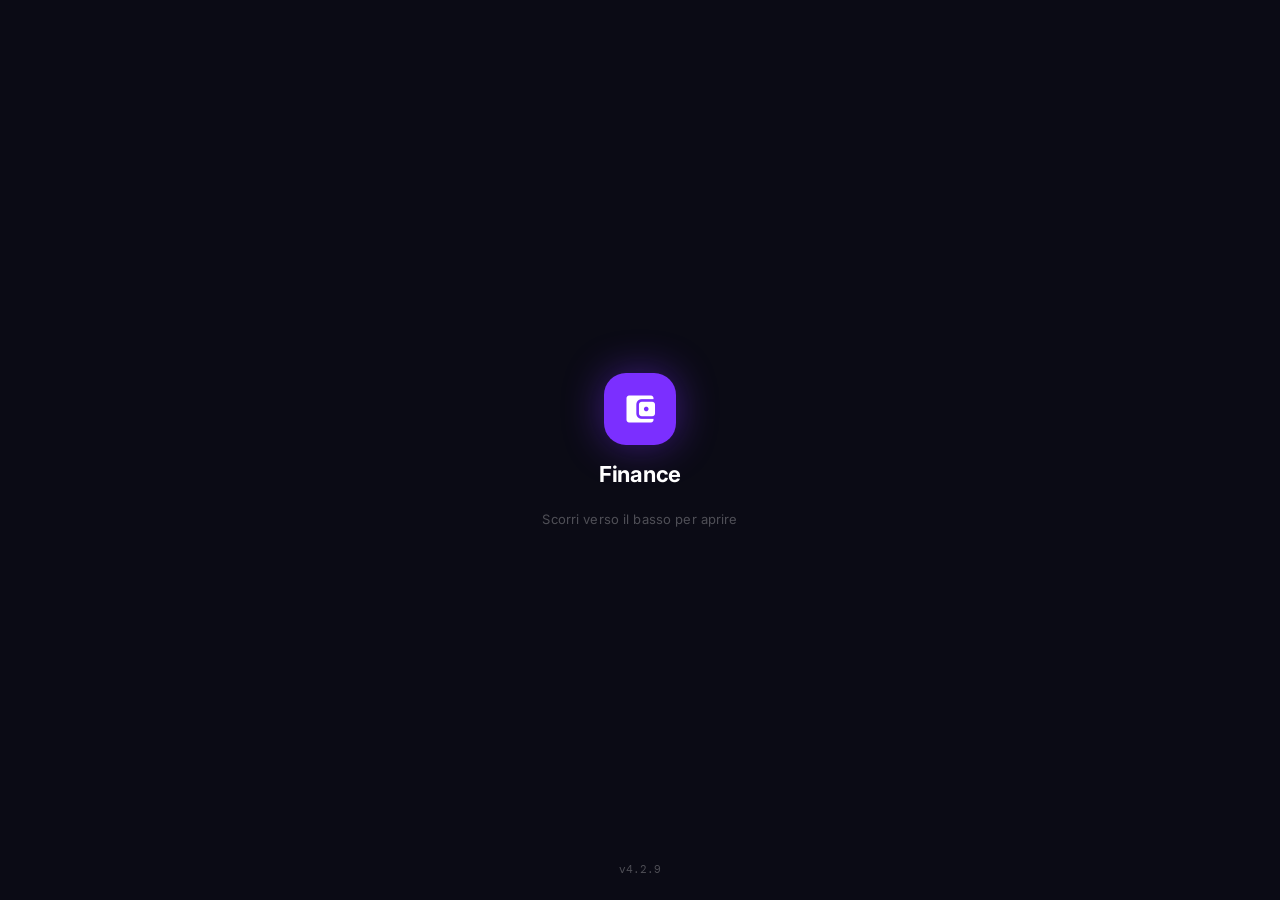
==== index.html @ e0bf8d8a "v4.2.9 fix: navbar top+translateY da screen.height invece di bottom — sempre corretto al lancio" ====
<!DOCTYPE html>
<html lang="it">
<head>
  <meta charset="UTF-8" />
  <meta name="viewport" content="width=device-width, initial-scale=1.0, maximum-scale=1.0, user-scalable=no, viewport-fit=cover" />
  <meta name="apple-mobile-web-app-capable" content="yes" />
  <meta name="apple-mobile-web-app-status-bar-style" content="black-translucent" />
  <meta name="apple-mobile-web-app-title" content="Finance" />
  <meta name="theme-color" content="#0B0B15" />
  <link rel="manifest" href="manifest.json" />
  <link rel="apple-touch-icon" href="icon-192.png" />
  <title>Finance</title>
  <link rel="preconnect" href="https://fonts.googleapis.com" />
  <link rel="preconnect" href="https://fonts.gstatic.com" crossorigin />
  <link href="https://fonts.googleapis.com/css2?family=Inter:wght@400;500;600;700;800&family=DM+Mono:wght@400;500&display=swap" rel="stylesheet" />
  <link href="https://fonts.googleapis.com/css2?family=Material+Symbols+Outlined:opsz,wght,FILL,GRAD@20..48,100..700,0..1,-50..200&display=swap" rel="stylesheet" />
  <link rel="stylesheet" href="assets/style.css" />
</head>
<body data-page="home">

<!-- SPLASH SCREEN -->
<div id="splashScreen">
  <div class="splash-icon-wrap" id="splashIcon">
    <span class="material-symbols-outlined">account_balance_wallet</span>
  </div>
  <span class="splash-name">Finance</span>
  <span class="splash-hint">Scorri verso il basso per aprire</span>
  <span class="splash-version">v4.2.9</span>
</div>

<!-- Gradient background -->
<div class="home-bg" aria-hidden="true"></div>

<!-- HEADER -->
<header class="app-header">
  <div class="header-avatar" id="headerAvatar" onclick="goTo('profile')">B</div>
  <div class="header-search">
    <span class="material-symbols-outlined">search</span>
    <input type="text" placeholder="Cerca pocket, entrate…" readonly />
  </div>
  <div class="header-actions">
    <button class="header-icon-btn" onclick="goTo('dashboard')" aria-label="Dashboard">
      <span class="material-symbols-outlined">bar_chart</span>
    </button>
    <button class="header-icon-btn" onclick="goTo('partner')" aria-label="Partner">
      <span class="material-symbols-outlined">group</span>
    </button>
  </div>
</header>

<!-- MAIN -->
<main class="main-content">

  <!-- Amounts hero -->
  <section class="home-hero">
    <div class="home-amounts-row">
      <div class="home-amount-block">
        <span class="home-amount-label">Allocato</span>
        <span class="home-amount-value" id="summaryAllocato">€0</span>
      </div>
      <div class="home-amount-sep"></div>
      <div class="home-amount-block home-amount-block--right">
        <span class="home-amount-label">Libero</span>
        <span class="home-amount-value" id="summaryLibero">€0</span>
      </div>
    </div>
    <!-- hidden JS compat elements -->
    <div id="summaryBarFill" style="display:none"></div>
    <span id="summaryBarLabel" style="display:none"></span>
  </section>

  <!-- Pocket list sheet -->
  <div class="home-list-sheet">
    <div class="home-list-header">
      <span class="home-list-title">I tuoi pocket</span>
      <button class="home-list-action" onclick="goTo('pockets')">Gestisci →</button>
    </div>
    <div id="homePocketsList"></div>
  </div>

</main>

<!-- BOTTOM NAV -->
<nav class="bottom-nav">
  <button class="nav-item" onclick="goTo('entrate')">
    <span class="material-symbols-outlined nav-icon">payments</span>
    <span class="nav-label">Entrate</span>
  </button>
  <button class="nav-item active" onclick="goTo('home')">
    <span class="material-symbols-outlined nav-icon">home</span>
    <span class="nav-label">Home</span>
  </button>
  <button class="nav-item" onclick="goTo('pockets')">
    <span class="material-symbols-outlined nav-icon">grid_view</span>
    <span class="nav-label">Pocket</span>
  </button>
</nav>

<!-- POCKET MODAL -->
<div class="modal-overlay" id="pocketModal">
  <div class="modal-sheet">
    <div class="modal-handle"></div>
    <div class="modal-header">
      <span class="modal-title" id="pocketModalTitle">Nuovo pocket</span>
      <button class="modal-close-x" onclick="closePocketModal()">
        <span class="material-symbols-outlined">close</span>
      </button>
    </div>
    <div class="pocket-preview">
      <div class="pocket-preview-icon" id="pocketPreviewIcon">💳</div>
      <div>
        <p class="pocket-preview-name" id="pocketPreviewName">Pocket</p>
        <p class="pocket-preview-amount" id="pocketPreviewAmount">€0 / mese</p>
      </div>
    </div>
    <div class="form-group">
      <label class="form-label">Emoji</label>
      <input type="text" class="form-input emoji-input" id="pocketEmoji" placeholder="💳" maxlength="2" oninput="updatePocketPreview()" />
    </div>
    <div class="form-group">
      <label class="form-label">Nome</label>
      <input type="text" class="form-input" id="pocketName" placeholder="es. Affitto" oninput="updatePocketPreview()" />
    </div>
    <div class="form-group">
      <label class="form-label">Importo mensile (€)</label>
      <input type="number" class="form-input" id="pocketAmount" placeholder="400" min="0" step="1" inputmode="numeric" oninput="updatePocketPreview()" />
    </div>
    <div class="form-group">
      <label class="form-label">Colore</label>
      <div class="color-swatches" id="pocketColorSwatches"></div>
    </div>
    <button class="submit-btn" onclick="savePocket()">Salva pocket</button>
    <button class="delete-btn" id="pocketDeleteBtn" onclick="deletePocketFromModal()" style="display:none">Elimina pocket</button>
  </div>
</div>

<script src="assets/app.js"></script>
<script>
  if ('serviceWorker' in navigator) {
    navigator.serviceWorker.register('sw.js').catch(() => {});
  }
  // screen.height = altezza fisica schermo CSS px, sempre corretta, no async
  document.documentElement.style.setProperty('--screen-height', window.screen.height + 'px');

  // --app-height per il body (ancora utile per il layout generale)
  function setAppHeight() {
    const h = window.visualViewport ? window.visualViewport.height : window.innerHeight;
    document.documentElement.style.setProperty('--app-height', h + 'px');
  }
  setAppHeight();
  if (window.visualViewport) {
    window.visualViewport.addEventListener('resize', () => {
      setAppHeight();
      setTimeout(setAppHeight, 300);
    });
  } else {
    window.addEventListener('resize', setAppHeight);
  }

  // Splash: scorri verso il basso per aprire
  const splash = document.getElementById('splashScreen');
  const splashIcon = document.getElementById('splashIcon');
  let dismissed = false;
  let touchStartY = 0;

  function dismissSplash() {
    if (dismissed) return;
    dismissed = true;
    setAppHeight();
    splashIcon.classList.add('splash-pulse');
    setTimeout(() => {
      splash.classList.add('splash-hide');
      setTimeout(() => splash.remove(), 400);
    }, 320);
  }

  splash.addEventListener('touchstart', e => {
    touchStartY = e.touches[0].clientY;
  }, { passive: true });

  splash.addEventListener('touchend', e => {
    const dy = e.changedTouches[0].clientY - touchStartY;
    if (dy > 40) dismissSplash();
  }, { passive: true });

</script>
</body>
</html>
---- assets/style.css ----
/* ──────────────────────────────────────────
   FINANCE APP — Design System v4.0
   Revolut dark · Inter · DM Mono · iOS edge-to-edge
   ────────────────────────────────────────── */

/* ── TOKENS ── */
:root {
  --bg:         #0B0B15;
  --surface-1:  #13131F;
  --surface-2:  #1C1C2E;
  --surface-3:  #252538;
  --violet:     #7B2FFF;
  --violet-2:   #9D5CFF;
  --violet-3:   #C4A0FF;
  --violet-soft: rgba(123,47,255,0.12);
  --violet-glow: rgba(123,47,255,0.28);
  --green:      #00D87C;
  --green-soft: rgba(0,216,124,0.12);
  --text-1:     #FFFFFF;
  --text-2:     rgba(255,255,255,0.55);
  --text-3:     rgba(255,255,255,0.28);
  --border:     rgba(255,255,255,0.07);
  --danger:     #FF4B4B;
  --r-sm:  8px;
  --r-md:  12px;
  --r-lg:  16px;
  --r-xl:  24px;
}

/* ── RESET ── */
*, *::before, *::after {
  box-sizing: border-box;
  margin: 0;
  padding: 0;
  -webkit-tap-highlight-color: transparent;
}

html {
  background: var(--bg);
  height: 100%;
}

body {
  font-family: 'Inter', sans-serif;
  background: var(--bg);
  color: var(--text-1);
  height: var(--app-height, 100dvh);
  display: flex;
  flex-direction: column;
  overscroll-behavior-y: none;
  -webkit-font-smoothing: antialiased;
  -moz-osx-font-smoothing: grayscale;
}

/* ──────────────────────────────────────────
   SPLASH SCREEN
   ────────────────────────────────────────── */
#splashScreen {
  position: fixed;
  inset: 0;
  z-index: 9999;
  background: var(--bg);
  display: flex;
  align-items: center;
  justify-content: center;
  flex-direction: column;
  gap: 16px;
  transition: opacity 0.4s ease;
  cursor: pointer;
  -webkit-user-select: none;
  user-select: none;
}
#splashScreen.splash-hide {
  opacity: 0;
  pointer-events: none;
}
.splash-icon-wrap {
  width: 72px;
  height: 72px;
  border-radius: 22px;
  background: var(--violet);
  display: flex;
  align-items: center;
  justify-content: center;
  box-shadow: 0 0 40px rgba(123,47,255,0.45);
  transition: transform 0.15s ease, box-shadow 0.15s ease;
}
.splash-icon-wrap.splash-pulse {
  animation: splashPulse 0.35s ease forwards;
}
@keyframes splashPulse {
  0%   { transform: scale(1);    box-shadow: 0 0 40px rgba(123,47,255,0.45); }
  40%  { transform: scale(1.18); box-shadow: 0 0 70px rgba(123,47,255,0.75); }
  100% { transform: scale(0.92); box-shadow: 0 0 20px rgba(123,47,255,0.3); }
}
.splash-icon-wrap .material-symbols-outlined {
  font-size: 36px;
  color: #fff;
  font-variation-settings: 'FILL' 1;
}
.splash-name {
  font-family: 'Inter', sans-serif;
  font-size: 22px;
  font-weight: 700;
  color: var(--text-1);
  letter-spacing: -0.01em;
}
.splash-hint {
  font-family: 'Inter', sans-serif;
  font-size: 13px;
  color: var(--text-3);
  margin-top: 8px;
  letter-spacing: 0.01em;
}
.splash-version {
  position: absolute;
  bottom: max(24px, env(safe-area-inset-bottom, 24px));
  font-family: 'DM Mono', monospace;
  font-size: 11px;
  color: var(--text-3);
}

/* ──────────────────────────────────────────
   HOME BACKGROUND — violet + green gradient
   ────────────────────────────────────────── */
.home-bg {
  position: fixed;
  inset: 0;
  z-index: 0;
  pointer-events: none;
  background:
    radial-gradient(ellipse 75% 55% at 5% 22%, rgba(123,47,255,0.75) 0%, transparent 100%),
    radial-gradient(ellipse 75% 55% at 95% 22%, rgba(0,216,124,0.65) 0%, transparent 100%),
    var(--bg);
}

/* ──────────────────────────────────────────
   HEADER
   ────────────────────────────────────────── */
.app-header {
  position: relative;
  z-index: 10;
  flex-shrink: 0;
  display: flex;
  align-items: center;
  gap: 10px;
  padding: calc(env(safe-area-inset-top, 0px) + 14px) 16px 12px;
}

.header-avatar {
  width: 42px;
  height: 42px;
  border-radius: 50%;
  background: linear-gradient(135deg, var(--violet), var(--violet-2));
  display: flex;
  align-items: center;
  justify-content: center;
  font-weight: 700;
  font-size: 17px;
  flex-shrink: 0;
  cursor: pointer;
  color: #fff;
  user-select: none;
}

.header-search {
  flex: 1;
  display: flex;
  align-items: center;
  gap: 8px;
  background: rgba(255,255,255,0.12);
  border: 1px solid rgba(255,255,255,0.1);
  border-radius: 24px;
  padding: 9px 14px;
  backdrop-filter: blur(12px);
  -webkit-backdrop-filter: blur(12px);
}
.header-search .material-symbols-outlined {
  font-size: 18px;
  color: var(--text-2);
  flex-shrink: 0;
}
.header-search input {
  background: none;
  border: none;
  outline: none;
  color: var(--text-2);
  font-family: 'Inter', sans-serif;
  font-size: 15px;
  width: 100%;
}
.header-search input::placeholder {
  color: var(--text-3);
}

.header-actions {
  display: flex;
  gap: 8px;
  flex-shrink: 0;
}
.header-icon-btn {
  width: 42px;
  height: 42px;
  border-radius: 50%;
  background: rgba(255,255,255,0.12);
  border: 1px solid rgba(255,255,255,0.1);
  backdrop-filter: blur(12px);
  -webkit-backdrop-filter: blur(12px);
  display: flex;
  align-items: center;
  justify-content: center;
  color: var(--text-1);
  cursor: pointer;
  flex-shrink: 0;
}
.header-icon-btn .material-symbols-outlined {
  font-size: 20px;
}

/* ──────────────────────────────────────────
   MAIN CONTENT
   ────────────────────────────────────────── */
.main-content {
  flex: 1;
  display: flex;
  flex-direction: column;
  overflow: hidden;
  position: relative;
  z-index: 1;
}

/* ──────────────────────────────────────────
   HOME HERO — Allocato / Libero
   ────────────────────────────────────────── */
.home-hero {
  padding: 32px 24px 56px;
  flex-shrink: 0;
}

.home-amounts-row {
  display: flex;
  align-items: center;
}

.home-amount-block {
  flex: 1;
}
.home-amount-block--right {
  text-align: right;
}

.home-amount-sep {
  width: 1px;
  height: 52px;
  background: rgba(255,255,255,0.22);
  margin: 0 20px;
  flex-shrink: 0;
}

.home-amount-label {
  display: block;
  font-size: 11px;
  font-weight: 600;
  color: rgba(255,255,255,0.65);
  text-transform: uppercase;
  letter-spacing: 0.09em;
  margin-bottom: 6px;
}

.home-amount-value {
  display: block;
  font-family: 'DM Mono', monospace;
  font-size: 30px;
  font-weight: 500;
  color: var(--text-1);
  letter-spacing: -0.02em;
}

/* ──────────────────────────────────────────
   PAGE HERO — hero sezione pagine interne
   ────────────────────────────────────────── */
.page-hero {
  padding: 28px 24px 40px;
  flex-shrink: 0;
}
.page-hero-label {
  font-size: 11px;
  font-weight: 600;
  color: rgba(255,255,255,0.55);
  text-transform: uppercase;
  letter-spacing: 0.09em;
  margin-bottom: 8px;
}
.page-hero-value {
  font-family: 'DM Mono', monospace;
  font-size: 42px;
  font-weight: 500;
  color: var(--text-1);
  letter-spacing: -0.02em;
  line-height: 1;
  margin-bottom: 8px;
}
.page-hero-sub {
  font-size: 13px;
  color: var(--text-2);
}

/* ──────────────────────────────────────────
   PAGE LIST SHEET — sheet pagine interne
   ────────────────────────────────────────── */
.page-list-sheet {
  flex: 1;
  background: rgba(14,14,24,0.82);
  backdrop-filter: blur(24px);
  -webkit-backdrop-filter: blur(24px);
  border-radius: 24px 24px 0 0;
  border-top: 1px solid rgba(255,255,255,0.08);
  overflow-y: auto;
  -webkit-overflow-scrolling: touch;
  overscroll-behavior: none;
  padding-bottom: 90px;
}

/* ──────────────────────────────────────────
   HOME LIST SHEET — dark frosted card
   ────────────────────────────────────────── */
.home-list-sheet {
  flex: 1;
  background: rgba(14,14,24,0.82);
  backdrop-filter: blur(24px);
  -webkit-backdrop-filter: blur(24px);
  border-radius: 24px 24px 0 0;
  border-top: 1px solid rgba(255,255,255,0.08);
  overflow-y: auto;
  -webkit-overflow-scrolling: touch;
  overscroll-behavior: none;
  padding-bottom: 90px;
}

.home-list-header {
  display: flex;
  align-items: center;
  justify-content: space-between;
  padding: 18px 20px 10px;
}
.home-list-title {
  font-size: 13px;
  font-weight: 600;
  color: var(--text-2);
  text-transform: uppercase;
  letter-spacing: 0.08em;
}
.home-list-action {
  font-size: 13px;
  font-weight: 500;
  color: var(--violet-3);
  background: none;
  border: none;
  cursor: pointer;
}

/* ──────────────────────────────────────────
   POCKET CARDS — Revolut transaction style
   ────────────────────────────────────────── */
.pocket-card {
  display: flex;
  align-items: center;
  gap: 14px;
  padding: 14px 20px;
  cursor: pointer;
  border-bottom: 1px solid var(--border);
  transition: background 0.12s;
  -webkit-user-select: none;
  user-select: none;
}
.pocket-card:last-child {
  border-bottom: none;
}
.pocket-card:active {
  background: rgba(255,255,255,0.04);
}

.pocket-icon {
  border-radius: 50%;
  display: flex;
  align-items: center;
  justify-content: center;
  flex-shrink: 0;
  font-style: normal;
}
.pocket-icon--sm {
  width: 46px;
  height: 46px;
  font-size: 22px;
}
.pocket-icon--lg {
  width: 50px;
  height: 50px;
  font-size: 24px;
}

.pocket-card-info {
  flex: 1;
  min-width: 0;
}
.pocket-card-name {
  font-size: 16px;
  font-weight: 500;
  color: var(--text-1);
  white-space: nowrap;
  overflow: hidden;
  text-overflow: ellipsis;
}
.pocket-card-sub {
  font-size: 13px;
  color: var(--text-2);
  margin-top: 2px;
}

.pocket-card-amount--inline {
  font-family: 'DM Mono', monospace;
  font-size: 16px;
  font-weight: 500;
  color: var(--text-1);
  flex-shrink: 0;
}

.pocket-card-chevron {
  font-size: 20px;
  color: var(--text-3);
  flex-shrink: 0;
}

/* ──────────────────────────────────────────
   BOTTOM NAV — floating pill
   ────────────────────────────────────────── */
.bottom-nav {
  position: fixed;
  top: calc(var(--screen-height, 100dvh) - max(8px, env(safe-area-inset-bottom, 8px)));
  transform: translateY(-100%);
  left: 16px;
  right: 16px;
  z-index: 100;
  display: flex;
  align-items: center;
  justify-content: space-around;
  background: rgba(18,18,30,0.92);
  backdrop-filter: blur(24px);
  -webkit-backdrop-filter: blur(24px);
  border-radius: 28px;
  border: 1px solid rgba(255,255,255,0.08);
  padding: 6px 0;
}

.nav-item {
  flex: 1;
  display: flex;
  flex-direction: column;
  align-items: center;
  gap: 3px;
  padding: 8px 0;
  background: none;
  border: none;
  color: var(--text-2);
  font-family: 'Inter', sans-serif;
  font-size: 10px;
  font-weight: 500;
  cursor: pointer;
  transition: color 0.15s;
  letter-spacing: 0.01em;
}
.nav-item.active {
  color: var(--text-1);
}
.nav-icon {
  font-size: 23px;
  font-variation-settings: 'FILL' 0, 'wght' 300;
}
.nav-item.active .nav-icon {
  font-variation-settings: 'FILL' 1, 'wght' 400;
}
.nav-label {
  font-size: 10px;
}

/* ──────────────────────────────────────────
   MODAL — bottom sheet
   ────────────────────────────────────────── */
.modal-overlay {
  position: fixed;
  inset: 0;
  background: rgba(0,0,0,0.55);
  backdrop-filter: blur(4px);
  -webkit-backdrop-filter: blur(4px);
  z-index: 100;
  display: flex;
  align-items: flex-end;
  opacity: 0;
  pointer-events: none;
  transition: opacity 0.22s ease;
}
.modal-overlay.open {
  opacity: 1;
  pointer-events: all;
}
.modal-overlay.open .modal-sheet {
  transform: translateY(0);
}

.modal-sheet {
  width: 100%;
  background: var(--surface-2);
  border-radius: 24px 24px 0 0;
  border-top: 1px solid var(--border);
  padding: 0 0 max(32px, env(safe-area-inset-bottom, 32px));
  max-height: 92dvh;
  overflow-y: auto;
  transform: translateY(100%);
  transition: transform 0.3s cubic-bezier(0.32,0.72,0,1);
}

.modal-handle {
  width: 36px;
  height: 4px;
  background: rgba(255,255,255,0.18);
  border-radius: 2px;
  margin: 12px auto 0;
}

.modal-header {
  display: flex;
  align-items: center;
  justify-content: space-between;
  padding: 16px 20px 12px;
  border-bottom: 1px solid var(--border);
}
.modal-title {
  font-size: 17px;
  font-weight: 600;
  color: var(--text-1);
}
.modal-close-x {
  width: 32px;
  height: 32px;
  border-radius: 50%;
  background: var(--surface-3);
  border: none;
  display: flex;
  align-items: center;
  justify-content: center;
  color: var(--text-2);
  cursor: pointer;
}
.modal-close-x .material-symbols-outlined {
  font-size: 18px;
}

/* ──────────────────────────────────────────
   FORM — modal inputs
   ────────────────────────────────────────── */
.pocket-preview {
  display: flex;
  align-items: center;
  gap: 14px;
  padding: 16px 20px;
  border-bottom: 1px solid var(--border);
}
.pocket-preview-icon {
  width: 50px;
  height: 50px;
  border-radius: 50%;
  display: flex;
  align-items: center;
  justify-content: center;
  font-size: 24px;
  flex-shrink: 0;
}
.pocket-preview-name {
  font-size: 16px;
  font-weight: 600;
  color: var(--text-1);
}
.pocket-preview-amount {
  font-family: 'DM Mono', monospace;
  font-size: 14px;
  color: var(--text-2);
  margin-top: 2px;
}

.form-group {
  padding: 14px 20px 0;
}
.form-label {
  display: block;
  font-size: 12px;
  font-weight: 600;
  color: var(--text-2);
  text-transform: uppercase;
  letter-spacing: 0.07em;
  margin-bottom: 8px;
}
.form-input {
  width: 100%;
  background: var(--surface-3);
  border: 1px solid var(--border);
  border-radius: var(--r-md);
  padding: 13px 14px;
  font-family: 'Inter', sans-serif;
  font-size: 16px;
  color: var(--text-1);
  outline: none;
  -webkit-appearance: none;
}
.form-input:focus {
  border-color: var(--violet-2);
}
.form-input::placeholder {
  color: var(--text-3);
}
.emoji-input {
  font-size: 24px;
  text-align: center;
  width: 64px;
}

.color-swatches {
  display: flex;
  gap: 10px;
  flex-wrap: wrap;
}
.color-swatch {
  width: 32px;
  height: 32px;
  border-radius: 50%;
  border: 2px solid transparent;
  cursor: pointer;
  transition: transform 0.12s, border-color 0.12s;
}
.color-swatch.selected {
  border-color: #fff;
  transform: scale(1.15);
}

.submit-btn {
  display: block;
  width: calc(100% - 40px);
  margin: 20px 20px 0;
  padding: 16px;
  background: var(--violet);
  border: none;
  border-radius: var(--r-lg);
  font-family: 'Inter', sans-serif;
  font-size: 16px;
  font-weight: 600;
  color: #fff;
  cursor: pointer;
  letter-spacing: 0.01em;
}
.submit-btn:active {
  opacity: 0.85;
}

.delete-btn {
  display: block;
  width: calc(100% - 40px);
  margin: 12px 20px 0;
  padding: 16px;
  background: rgba(255,75,75,0.12);
  border: 1px solid rgba(255,75,75,0.2);
  border-radius: var(--r-lg);
  font-family: 'Inter', sans-serif;
  font-size: 16px;
  font-weight: 600;
  color: var(--danger);
  cursor: pointer;
}

/* ──────────────────────────────────────────
   EMPTY STATE
   ────────────────────────────────────────── */
.empty-state {
  text-align: center;
  padding: 48px 24px;
}
.empty-state-icon {
  font-size: 40px;
  margin-bottom: 12px;
}
.empty-state-text {
  font-size: 17px;
  font-weight: 600;
  color: var(--text-1);
  margin-bottom: 6px;
}
.empty-state-sub {
  font-size: 14px;
  color: var(--text-2);
  line-height: 1.5;
}

/* ──────────────────────────────────────────
   FADE TRANSITION
   ────────────────────────────────────────── */
body {
  opacity: 1;
  transition: opacity 0.08s ease;
}
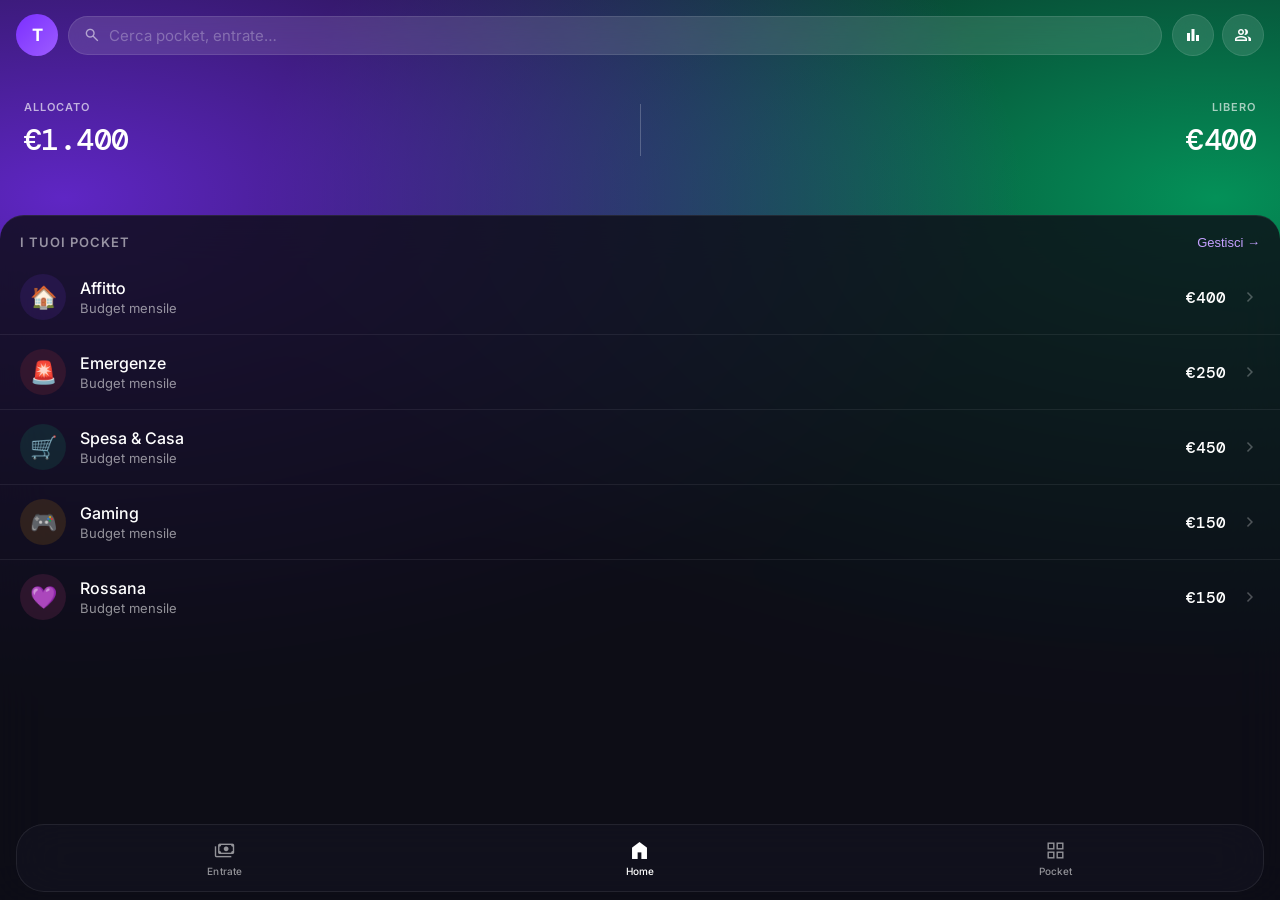
==== commit 7b3dcc81: "v4.3.0 test: splash disabilitata + 4 pocket di test — verifica nav con pagina piena" ====
--- a/index.html
+++ b/index.html
@@ -25,7 +25,7 @@
   </div>
   <span class="splash-name">Finance</span>
   <span class="splash-hint">Scorri verso il basso per aprire</span>
-  <span class="splash-version">v4.2.9</span>
+  <span class="splash-version">v4.3.0</span>
 </div>
 
 <!-- Gradient background -->
@@ -157,31 +157,19 @@
     window.addEventListener('resize', setAppHeight);
   }
 
-  // Splash: scorri verso il basso per aprire
+  // SPLASH DISABILITATO — test
   const splash = document.getElementById('splashScreen');
-  const splashIcon = document.getElementById('splashIcon');
-  let dismissed = false;
-  let touchStartY = 0;
+  splash.style.display = 'none';
 
-  function dismissSplash() {
-    if (dismissed) return;
-    dismissed = true;
-    setAppHeight();
-    splashIcon.classList.add('splash-pulse');
-    setTimeout(() => {
-      splash.classList.add('splash-hide');
-      setTimeout(() => splash.remove(), 400);
-    }, 320);
+  // Pocket di test se non ce ne sono
+  if (!localStorage.getItem('fx_pockets')) {
+    localStorage.setItem('fx_pockets', JSON.stringify([
+      {id:'t1', name:'Affitto', emoji:'🏠', amount:700, color:'#7B2FFF', active:true},
+      {id:'t2', name:'Spesa', emoji:'🛒', amount:350, color:'#00D87C', active:true},
+      {id:'t3', name:'Trasporti', emoji:'🚗', amount:150, color:'#FF6B6B', active:true},
+      {id:'t4', name:'Ristoranti', emoji:'🍕', amount:200, color:'#FFA500', active:true},
+    ]));
   }
-
-  splash.addEventListener('touchstart', e => {
-    touchStartY = e.touches[0].clientY;
-  }, { passive: true });
-
-  splash.addEventListener('touchend', e => {
-    const dy = e.changedTouches[0].clientY - touchStartY;
-    if (dy > 40) dismissSplash();
-  }, { passive: true });
 
 </script>
 </body>
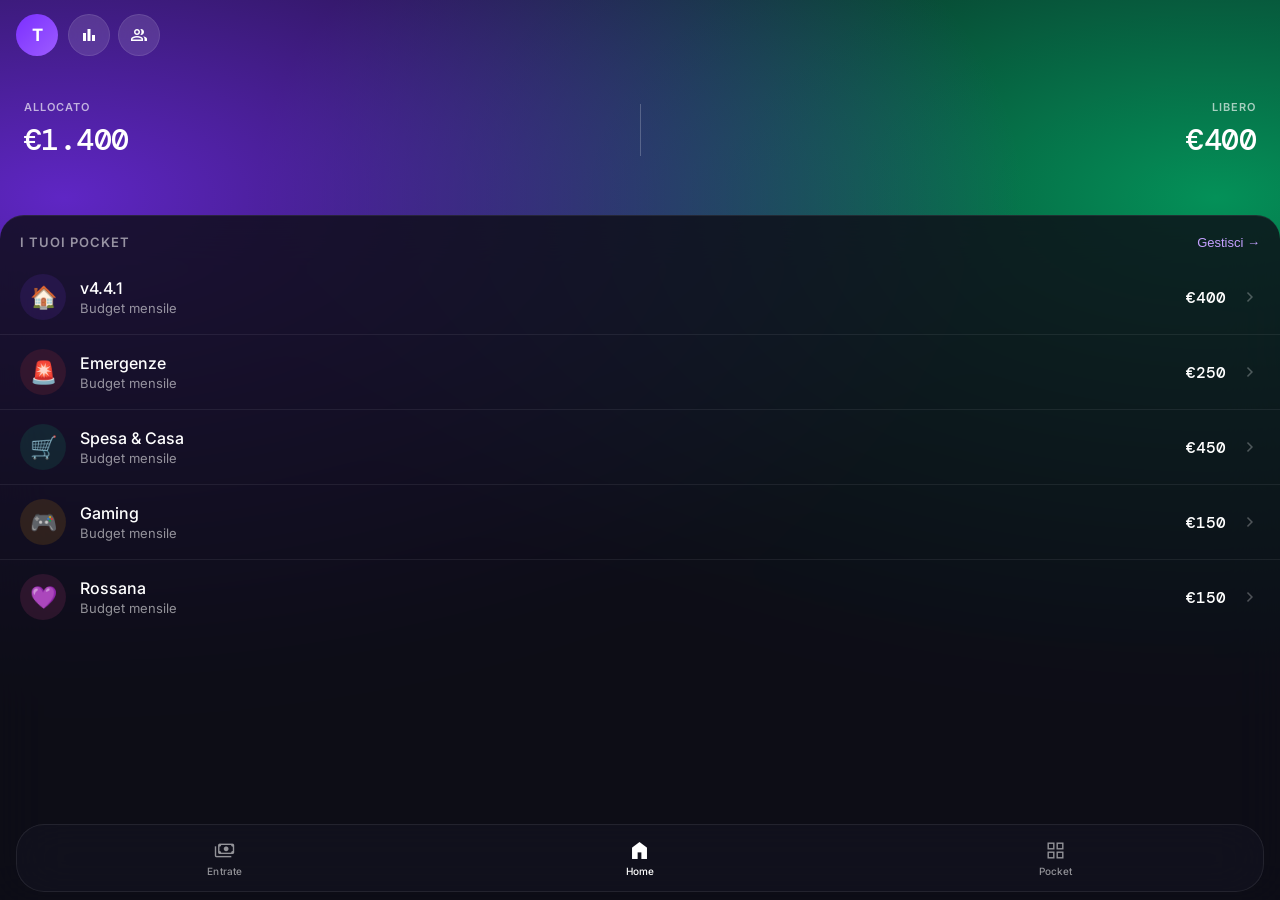
==== commit ea1008e6: "v4.4.2 feat: rimuovi search dalla home, search funzionante in entrate Co-Authored-By: Claude Sonnet " ====
--- a/index.html
+++ b/index.html
@@ -18,26 +18,12 @@
 </head>
 <body data-page="home">
 
-<!-- SPLASH SCREEN -->
-<div id="splashScreen">
-  <div class="splash-icon-wrap" id="splashIcon">
-    <span class="material-symbols-outlined">account_balance_wallet</span>
-  </div>
-  <span class="splash-name">Finance</span>
-  <span class="splash-hint">Scorri verso il basso per aprire</span>
-  <span class="splash-version">v4.3.0</span>
-</div>
-
 <!-- Gradient background -->
 <div class="home-bg" aria-hidden="true"></div>
 
 <!-- HEADER -->
 <header class="app-header">
   <div class="header-avatar" id="headerAvatar" onclick="goTo('profile')">B</div>
-  <div class="header-search">
-    <span class="material-symbols-outlined">search</span>
-    <input type="text" placeholder="Cerca pocket, entrate…" readonly />
-  </div>
   <div class="header-actions">
     <button class="header-icon-btn" onclick="goTo('dashboard')" aria-label="Dashboard">
       <span class="material-symbols-outlined">bar_chart</span>
@@ -157,19 +143,6 @@
     window.addEventListener('resize', setAppHeight);
   }
 
-  // SPLASH DISABILITATO — test
-  const splash = document.getElementById('splashScreen');
-  splash.style.display = 'none';
-
-  // Pocket di test se non ce ne sono
-  if (!localStorage.getItem('fx_pockets')) {
-    localStorage.setItem('fx_pockets', JSON.stringify([
-      {id:'t1', name:'Affitto', emoji:'🏠', amount:700, color:'#7B2FFF', active:true},
-      {id:'t2', name:'Spesa', emoji:'🛒', amount:350, color:'#00D87C', active:true},
-      {id:'t3', name:'Trasporti', emoji:'🚗', amount:150, color:'#FF6B6B', active:true},
-      {id:'t4', name:'Ristoranti', emoji:'🍕', amount:200, color:'#FFA500', active:true},
-    ]));
-  }
 
 </script>
 </body>
--- a/assets/style.css
+++ b/assets/style.css
@@ -44,7 +44,7 @@
   font-family: 'Inter', sans-serif;
   background: var(--bg);
   color: var(--text-1);
-  height: var(--app-height, 100dvh);
+  height: var(--screen-height, 100dvh);
   display: flex;
   flex-direction: column;
   overscroll-behavior-y: none;
@@ -699,6 +699,206 @@
 }
 
 /* ──────────────────────────────────────────
+   PAGE TOP BAR — header per pagine secondarie
+   ────────────────────────────────────────── */
+.page-top-bar {
+  flex-shrink: 0;
+  display: flex;
+  align-items: center;
+  justify-content: space-between;
+  padding: calc(env(safe-area-inset-top, 0px) + 14px) 16px 12px;
+  position: relative;
+  z-index: 10;
+}
+.page-back-btn {
+  width: 42px;
+  height: 42px;
+  border-radius: 50%;
+  background: rgba(255,255,255,0.08);
+  border: 1px solid rgba(255,255,255,0.1);
+  display: flex;
+  align-items: center;
+  justify-content: center;
+  color: var(--text-1);
+  cursor: pointer;
+  flex-shrink: 0;
+}
+.page-back-btn .material-symbols-outlined {
+  font-size: 20px;
+}
+.page-top-title {
+  font-size: 17px;
+  font-weight: 600;
+  color: var(--text-1);
+}
+
+/* ──────────────────────────────────────────
+   ACCOUNT PAGE
+   ────────────────────────────────────────── */
+.account-main {
+  overflow: hidden;
+}
+.account-hero {
+  display: flex;
+  flex-direction: column;
+  align-items: center;
+  padding: 20px 24px 28px;
+  flex-shrink: 0;
+}
+.account-avatar-circle {
+  width: 80px;
+  height: 80px;
+  border-radius: 50%;
+  background: linear-gradient(135deg, var(--violet), var(--violet-2));
+  display: flex;
+  align-items: center;
+  justify-content: center;
+  font-weight: 700;
+  font-size: 32px;
+  color: #fff;
+  margin-bottom: 12px;
+  box-shadow: 0 0 40px rgba(123,47,255,0.4);
+}
+.account-hero-name {
+  font-size: 20px;
+  font-weight: 700;
+  color: var(--text-1);
+}
+.account-sheet {
+  padding-bottom: max(32px, env(safe-area-inset-bottom, 32px));
+}
+.account-section-label {
+  font-size: 11px;
+  font-weight: 600;
+  color: var(--text-3);
+  text-transform: uppercase;
+  letter-spacing: 0.09em;
+  padding: 20px 20px 8px;
+}
+.account-row {
+  display: flex;
+  align-items: center;
+  justify-content: space-between;
+  padding: 15px 20px;
+  border-bottom: 1px solid var(--border);
+  gap: 16px;
+}
+.account-row-label {
+  font-size: 15px;
+  font-weight: 500;
+  color: var(--text-1);
+  flex-shrink: 0;
+}
+.account-row-input {
+  background: none;
+  border: none;
+  outline: none;
+  font-family: 'Inter', sans-serif;
+  font-size: 15px;
+  color: var(--text-2);
+  text-align: right;
+  flex: 1;
+  min-width: 0;
+}
+.account-row-input::placeholder {
+  color: var(--text-3);
+}
+.account-row-select {
+  background: none;
+  border: none;
+  outline: none;
+  font-family: 'Inter', sans-serif;
+  font-size: 15px;
+  color: var(--text-2);
+  cursor: pointer;
+  -webkit-appearance: none;
+  appearance: none;
+}
+.account-toggle {
+  position: relative;
+  display: inline-block;
+  width: 51px;
+  height: 31px;
+  flex-shrink: 0;
+}
+.account-toggle input {
+  opacity: 0;
+  width: 0;
+  height: 0;
+  position: absolute;
+}
+.account-toggle-track {
+  position: absolute;
+  inset: 0;
+  border-radius: 999px;
+  background: var(--surface-3);
+  border: 1px solid var(--border);
+  transition: background 0.2s, border-color 0.2s;
+  cursor: pointer;
+}
+.account-toggle-track::after {
+  content: '';
+  position: absolute;
+  width: 25px;
+  height: 25px;
+  border-radius: 50%;
+  background: var(--text-3);
+  top: 2px;
+  left: 2px;
+  transition: transform 0.2s, background 0.2s;
+}
+.account-toggle input:checked + .account-toggle-track {
+  background: var(--violet);
+  border-color: var(--violet);
+}
+.account-toggle input:checked + .account-toggle-track::after {
+  transform: translateX(20px);
+  background: #fff;
+}
+.account-action-row {
+  display: flex;
+  align-items: center;
+  gap: 14px;
+  padding: 16px 20px;
+  border: none;
+  border-bottom: 1px solid var(--border);
+  background: none;
+  width: 100%;
+  color: var(--text-1);
+  font-family: 'Inter', sans-serif;
+  font-size: 15px;
+  font-weight: 500;
+  cursor: pointer;
+  text-align: left;
+}
+.account-action-row--danger {
+  color: var(--danger);
+}
+.account-action-icon {
+  font-size: 22px;
+  flex-shrink: 0;
+}
+.account-action-label {
+  flex: 1;
+}
+.account-action-chevron {
+  font-size: 20px;
+  color: var(--text-3);
+  flex-shrink: 0;
+}
+.account-action-row--danger .account-action-chevron {
+  color: var(--danger);
+  opacity: 0.5;
+}
+.account-footer {
+  text-align: center;
+  font-family: 'DM Mono', monospace;
+  font-size: 12px;
+  color: var(--text-3);
+  padding: 32px 20px 16px;
+}
+
+/* ──────────────────────────────────────────
    FADE TRANSITION
    ────────────────────────────────────────── */
 body {
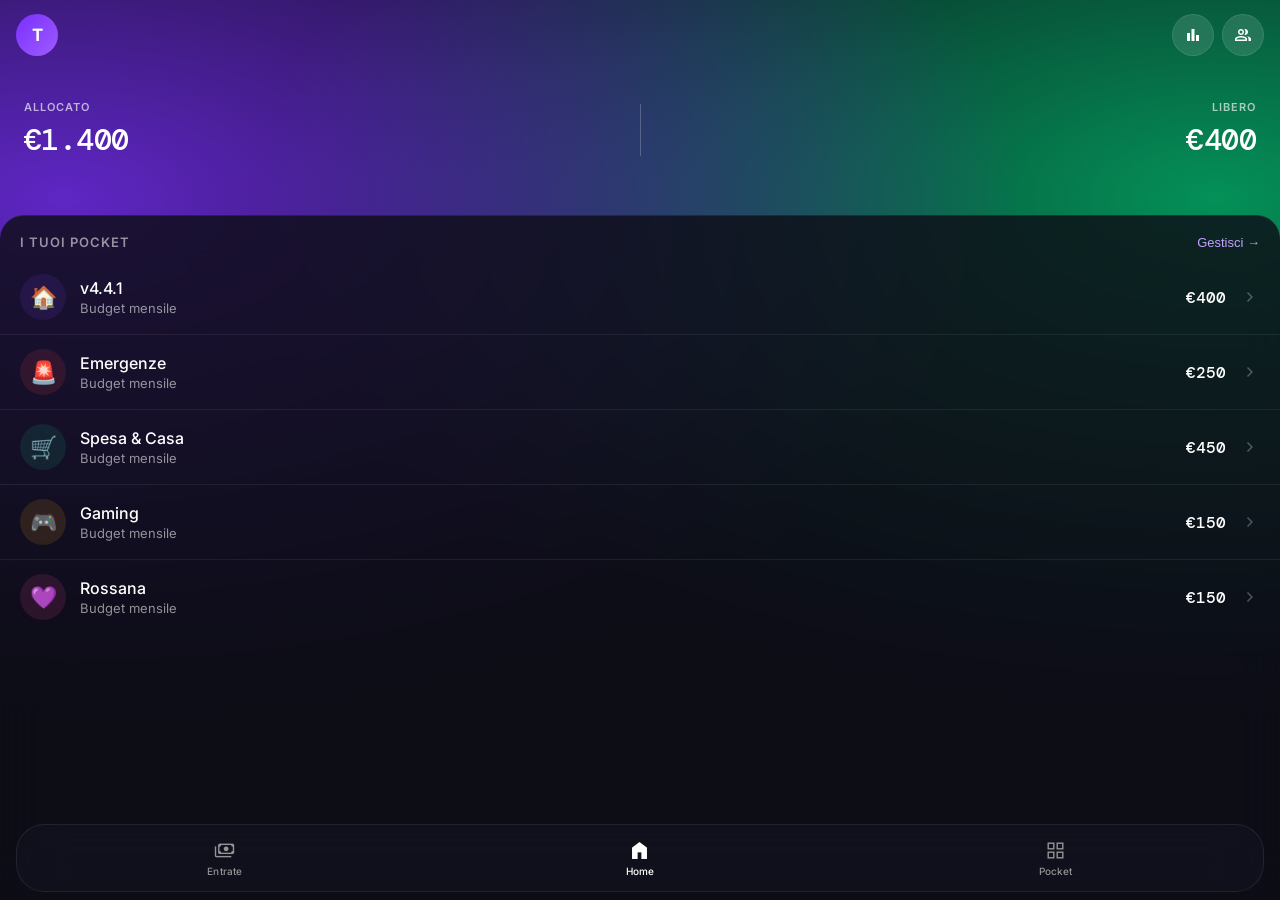
==== commit f0adf8b3: "v4.4.2 fix: header home — bottoni dashboard/partner rimangono a destra senza search bar Co-Authored-" ====
--- a/index.html
+++ b/index.html
@@ -24,6 +24,7 @@
 <!-- HEADER -->
 <header class="app-header">
   <div class="header-avatar" id="headerAvatar" onclick="goTo('profile')">B</div>
+  <div style="flex:1"></div>
   <div class="header-actions">
     <button class="header-icon-btn" onclick="goTo('dashboard')" aria-label="Dashboard">
       <span class="material-symbols-outlined">bar_chart</span>
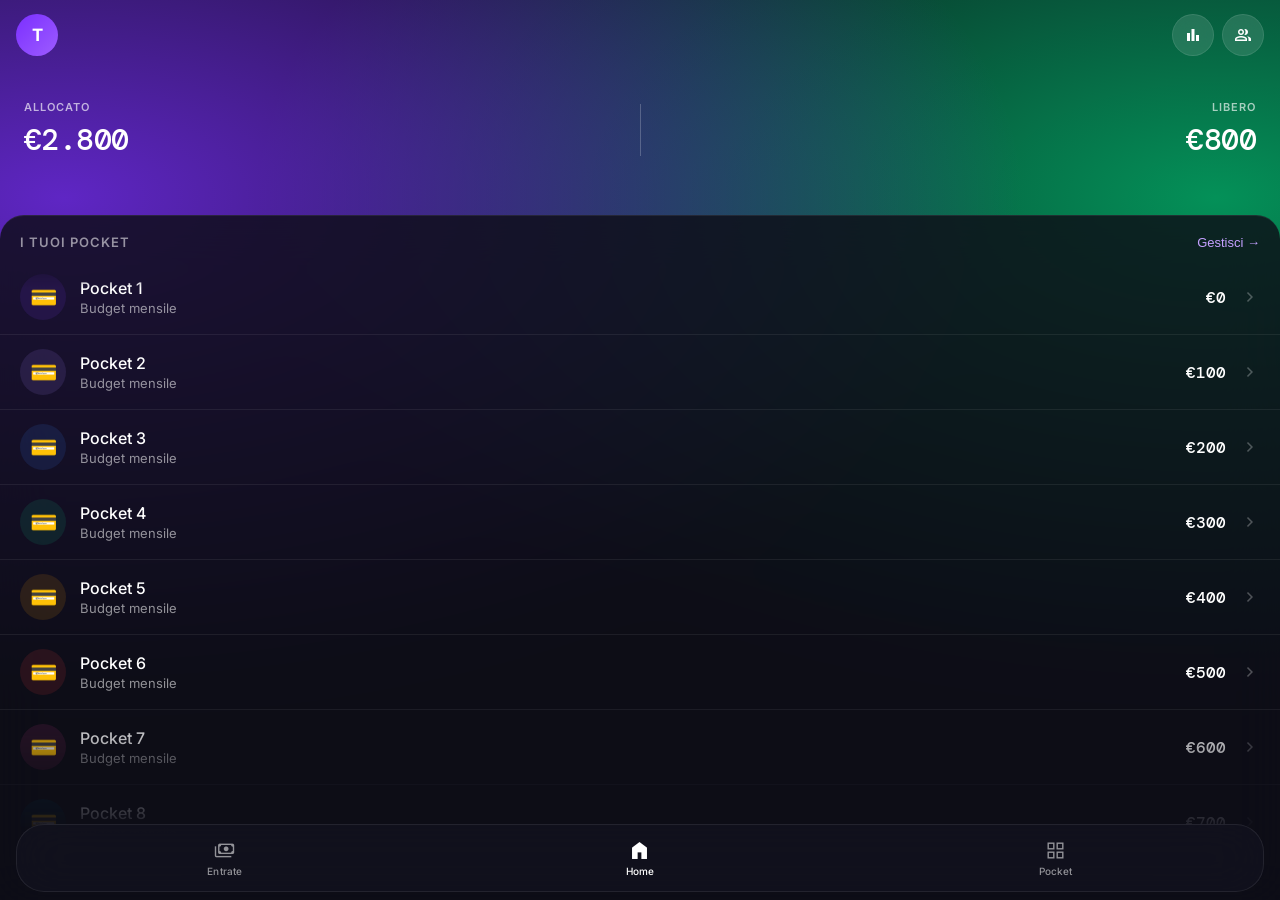
==== commit 67e4aaa2: "v4.4.3.3 feat: header pocket fisso nella home, sfumatura top+bottom su tutte le liste Co-Authored-By" ====
--- a/index.html
+++ b/index.html
@@ -62,7 +62,9 @@
       <span class="home-list-title">I tuoi pocket</span>
       <button class="home-list-action" onclick="goTo('pockets')">Gestisci →</button>
     </div>
-    <div id="homePocketsList"></div>
+    <div class="home-list-scroll">
+      <div id="homePocketsList"></div>
+    </div>
   </div>
 
 </main>
--- a/assets/style.css
+++ b/assets/style.css
@@ -319,6 +319,8 @@
   -webkit-overflow-scrolling: touch;
   overscroll-behavior: none;
   padding-bottom: 90px;
+  -webkit-mask-image: linear-gradient(to bottom, transparent 0px, black 28px, black calc(100% - 200px), transparent calc(100% - 65px));
+  mask-image: linear-gradient(to bottom, transparent 0px, black 28px, black calc(100% - 200px), transparent calc(100% - 65px));
 }
 
 /* ──────────────────────────────────────────
@@ -331,10 +333,19 @@
   -webkit-backdrop-filter: blur(24px);
   border-radius: 24px 24px 0 0;
   border-top: 1px solid rgba(255,255,255,0.08);
+  overflow: hidden;
+  display: flex;
+  flex-direction: column;
+}
+
+.home-list-scroll {
+  flex: 1;
   overflow-y: auto;
   -webkit-overflow-scrolling: touch;
   overscroll-behavior: none;
   padding-bottom: 90px;
+  -webkit-mask-image: linear-gradient(to bottom, transparent 0px, black 28px, black calc(100% - 200px), transparent calc(100% - 65px));
+  mask-image: linear-gradient(to bottom, transparent 0px, black 28px, black calc(100% - 200px), transparent calc(100% - 65px));
 }
 
 .home-list-header {
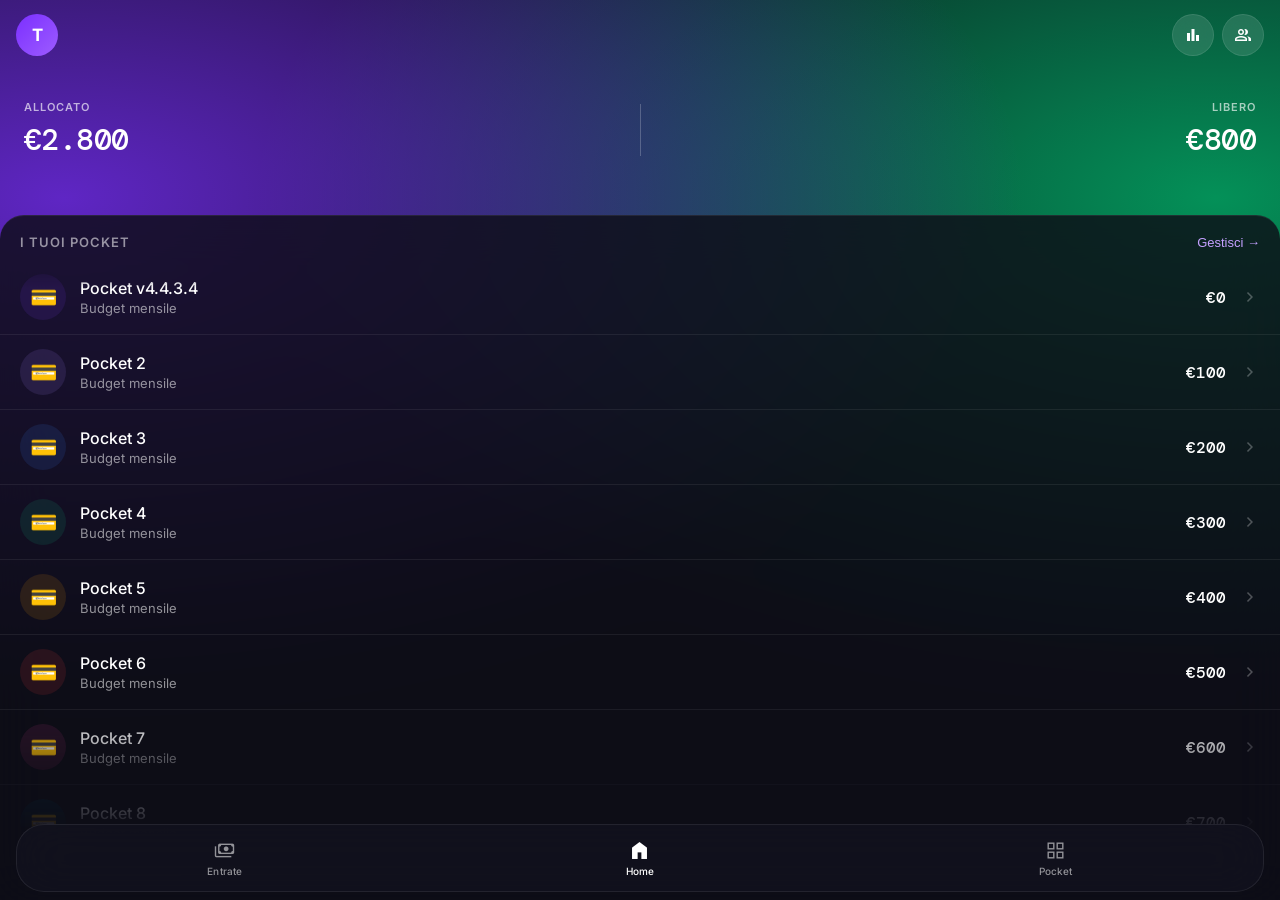
==== commit 522bf253: "v4.4.3.4 feat: descrizione custom pocket/entrate, page-list-scroll standard, sfumatura top+bottom Co" ====
--- a/index.html
+++ b/index.html
@@ -115,6 +115,10 @@
       <input type="number" class="form-input" id="pocketAmount" placeholder="400" min="0" step="1" inputmode="numeric" oninput="updatePocketPreview()" />
     </div>
     <div class="form-group">
+      <label class="form-label">Descrizione <span class="form-label-hint">(opzionale, max 25 car.)</span></label>
+      <input type="text" class="form-input" id="pocketDescription" placeholder="es. Budget mensile" maxlength="25" />
+    </div>
+    <div class="form-group">
       <label class="form-label">Colore</label>
       <div class="color-swatches" id="pocketColorSwatches"></div>
     </div>
--- a/assets/style.css
+++ b/assets/style.css
@@ -315,6 +315,13 @@
   -webkit-backdrop-filter: blur(24px);
   border-radius: 24px 24px 0 0;
   border-top: 1px solid rgba(255,255,255,0.08);
+  overflow: hidden;
+  display: flex;
+  flex-direction: column;
+}
+
+.page-list-scroll {
+  flex: 1;
   overflow-y: auto;
   -webkit-overflow-scrolling: touch;
   overscroll-behavior: none;
@@ -610,6 +617,13 @@
   letter-spacing: 0.07em;
   margin-bottom: 8px;
 }
+.form-label-hint {
+  font-size: 11px;
+  font-weight: 400;
+  color: var(--text-3);
+  text-transform: none;
+  letter-spacing: 0;
+}
 .form-input {
   width: 100%;
   background: var(--surface-3);
